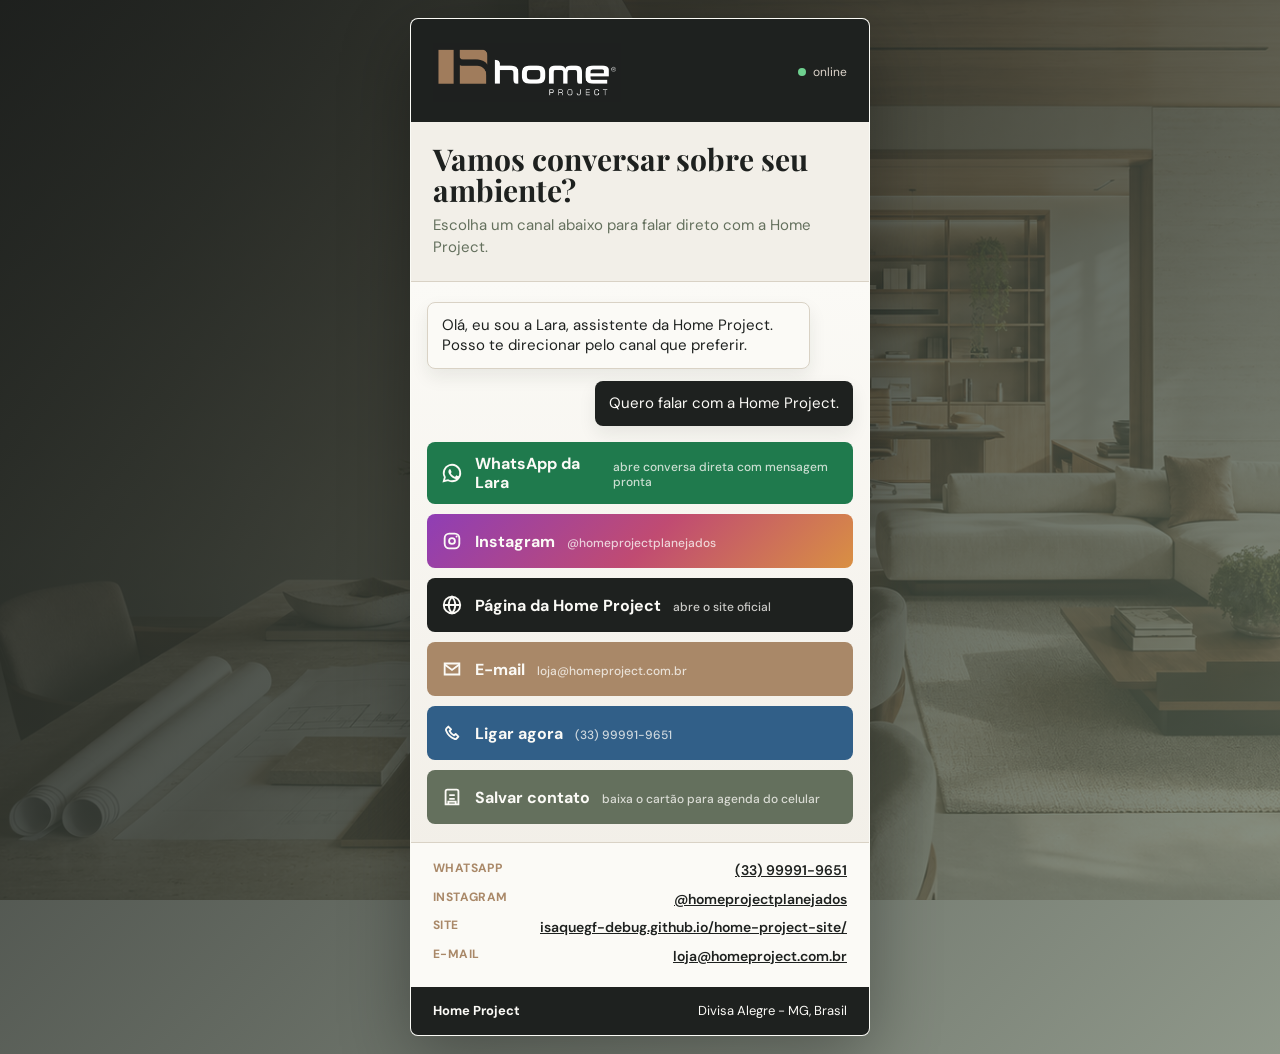
==== cartao-contato.html @ 36f05957 "Adiciona cartao digital de contato" ====
<!doctype html>
<html lang="pt-BR">
<head>
  <meta charset="utf-8">
  <meta name="viewport" content="width=device-width, initial-scale=1">
  <meta name="description" content="Cartao digital de contato da Home Project com WhatsApp, Instagram, site e e-mail.">
  <meta property="og:title" content="Home Project | Cartao de contato">
  <meta property="og:description" content="Fale com a Home Project pelo WhatsApp, Instagram, site ou e-mail.">
  <meta property="og:image" content="assets/home-project-logo.png">
  <meta property="og:type" content="website">
  <title>Home Project | Cartao de contato</title>
  <link rel="preconnect" href="https://fonts.googleapis.com">
  <link rel="preconnect" href="https://fonts.gstatic.com" crossorigin>
  <link href="https://fonts.googleapis.com/css2?family=DM+Sans:wght@400;500;600;700&family=Playfair+Display:wght@600;700&display=swap" rel="stylesheet">
  <style>
    :root {
      --grafite: #1E211F;
      --marfim: #F2EFE8;
      --papel: #FBFAF6;
      --bronze: #A98868;
      --oliva: #64705D;
      --linha: #D9D2C5;
      --verde: #1F7A4D;
      --azul: #315F88;
    }

    * { box-sizing: border-box; }

    html { scroll-behavior: smooth; }

    body {
      margin: 0;
      min-height: 100vh;
      display: grid;
      place-items: center;
      padding: 18px;
      font-family: "DM Sans", Arial, sans-serif;
      color: var(--grafite);
      background:
        linear-gradient(135deg, rgba(30, 33, 31, .92), rgba(100, 112, 93, .72)),
        url("assets/hero-home-project.png") center / cover fixed;
    }

    main {
      width: min(100%, 460px);
      background: var(--papel);
      border: 1px solid rgba(251, 250, 246, .42);
      border-radius: 8px;
      overflow: hidden;
      box-shadow: 0 22px 70px rgba(0, 0, 0, .32);
    }

    header {
      padding: 24px 22px 20px;
      background: var(--grafite);
      color: var(--papel);
    }

    .brand {
      display: flex;
      align-items: center;
      gap: 14px;
    }

    .brand img {
      width: 188px;
      max-width: 72%;
      height: auto;
      display: block;
    }

    .status {
      margin-left: auto;
      display: inline-flex;
      align-items: center;
      gap: 7px;
      font-size: 12px;
      color: #dcd4ca;
      white-space: nowrap;
    }

    .status::before {
      content: "";
      width: 8px;
      height: 8px;
      border-radius: 50%;
      background: #6ed08f;
    }

    .intro {
      padding: 22px;
      background: var(--marfim);
      border-bottom: 1px solid var(--linha);
    }

    h1 {
      margin: 0 0 8px;
      font-family: "Playfair Display", Georgia, serif;
      font-size: 30px;
      line-height: 1.06;
      letter-spacing: 0;
    }

    .intro p {
      margin: 0;
      color: var(--oliva);
      font-size: 15px;
      line-height: 1.45;
    }

    .chat {
      display: grid;
      gap: 12px;
      padding: 20px 16px 18px;
      background:
        linear-gradient(180deg, rgba(251, 250, 246, .96), rgba(242, 239, 232, .98));
    }

    .bubble {
      width: fit-content;
      max-width: 90%;
      padding: 12px 14px;
      border-radius: 8px;
      font-size: 15px;
      line-height: 1.38;
      box-shadow: 0 8px 18px rgba(30, 33, 31, .08);
    }

    .bubble.home {
      background: var(--papel);
      border: 1px solid var(--linha);
    }

    .bubble.client {
      justify-self: end;
      background: var(--grafite);
      color: var(--papel);
    }

    .actions {
      display: grid;
      gap: 10px;
      margin-top: 4px;
    }

    .action {
      display: flex;
      align-items: center;
      min-height: 54px;
      gap: 12px;
      padding: 12px 14px;
      border-radius: 8px;
      color: var(--papel);
      background: var(--grafite);
      text-decoration: none;
      font-weight: 700;
      line-height: 1.2;
      transition: transform .16s ease, filter .16s ease;
    }

    .action:hover,
    .action:focus-visible {
      transform: translateY(-1px);
      filter: brightness(1.04);
      outline: none;
    }

    .action svg {
      width: 22px;
      height: 22px;
      flex: 0 0 auto;
    }

    .action span {
      display: block;
      font-size: 12px;
      margin-top: 3px;
      color: rgba(251, 250, 246, .78);
      font-weight: 500;
    }

    .whatsapp { background: var(--verde); }
    .instagram { background: linear-gradient(135deg, #8f3eb5, #c04b72 52%, #d99043); }
    .site { background: var(--grafite); }
    .email { background: var(--bronze); }
    .phone { background: var(--azul); }
    .contact { background: var(--oliva); }

    .details {
      display: grid;
      gap: 10px;
      padding: 18px 22px 22px;
      border-top: 1px solid var(--linha);
      background: var(--papel);
    }

    .line {
      display: flex;
      justify-content: space-between;
      gap: 16px;
      font-size: 14px;
      line-height: 1.32;
    }

    .line strong {
      color: var(--bronze);
      text-transform: uppercase;
      font-size: 12px;
      letter-spacing: .4px;
    }

    .line a {
      color: var(--grafite);
      text-align: right;
      overflow-wrap: anywhere;
      font-weight: 600;
    }

    footer {
      padding: 15px 22px;
      background: var(--grafite);
      color: var(--papel);
      display: flex;
      justify-content: space-between;
      gap: 14px;
      font-size: 13px;
      line-height: 1.35;
    }

    @media (max-width: 390px) {
      body { padding: 10px; }
      header, .intro, .details, footer { padding-left: 16px; padding-right: 16px; }
      h1 { font-size: 26px; }
      .brand img { width: 156px; }
      .status { display: none; }
      .line { display: block; }
      .line a { display: block; margin-top: 3px; text-align: left; }
      footer { display: block; }
      footer span { display: block; margin-top: 5px; }
    }
  </style>
</head>
<body>
  <main aria-label="Cartao digital de contato da Home Project">
    <header>
      <div class="brand">
        <img src="assets/home-project-logo.png" alt="Home Project">
        <span class="status">online</span>
      </div>
    </header>

    <section class="intro">
      <h1>Vamos conversar sobre seu ambiente?</h1>
      <p>Escolha um canal abaixo para falar direto com a Home Project.</p>
    </section>

    <section class="chat" aria-label="Canais clicaveis">
      <div class="bubble home">Olá, eu sou a Lara, assistente da Home Project. Posso te direcionar pelo canal que preferir.</div>
      <div class="bubble client">Quero falar com a Home Project.</div>

      <nav class="actions" aria-label="Links principais">
        <a class="action whatsapp" href="https://wa.me/5533999919651?text=Ol%C3%A1%2C%20Lara.%20Gostaria%20de%20conversar%20com%20a%20Home%20Project." target="_blank" rel="noopener noreferrer">
          <svg viewBox="0 0 24 24" fill="none" aria-hidden="true"><path d="M12 21a8.9 8.9 0 0 1-4.32-1.12L3 21l1.2-4.5A9 9 0 1 1 12 21Z" stroke="currentColor" stroke-width="2"/><path d="M8.7 8.4c.2-.45.38-.47.68-.47h.5c.18 0 .44.07.68.54.25.58.82 2 .9 2.14.07.16.12.34.02.54-.15.31-.3.45-.54.72-.14.14-.3.3-.12.6.18.3.78 1.28 1.68 2.07 1.16 1.03 2.07 1.35 2.38 1.5.3.16.48.14.66-.08.2-.22.76-.88.96-1.18.2-.3.4-.25.68-.15.28.1 1.78.84 2.08 1 .3.15.5.22.58.34.08.12.08.7-.16 1.36-.24.66-1.38 1.28-1.94 1.36-.5.08-1.14.12-1.84-.12-.42-.14-.96-.32-1.66-.62-2.92-1.26-4.82-4.18-4.96-4.38-.14-.2-1.18-1.56-1.18-2.98 0-1.42.74-2.12 1-2.38Z" fill="currentColor"/></svg>
          WhatsApp da Lara <span>abre conversa direta com mensagem pronta</span>
        </a>

        <a class="action instagram" href="https://www.instagram.com/homeprojectplanejados/" target="_blank" rel="noopener noreferrer">
          <svg viewBox="0 0 24 24" fill="none" aria-hidden="true"><rect x="4" y="4" width="16" height="16" rx="5" stroke="currentColor" stroke-width="2"/><circle cx="12" cy="12" r="3.2" stroke="currentColor" stroke-width="2"/><circle cx="17" cy="7" r="1.1" fill="currentColor"/></svg>
          Instagram <span>@homeprojectplanejados</span>
        </a>

        <a class="action site" href="https://isaquegf-debug.github.io/home-project-site/" target="_blank" rel="noopener noreferrer">
          <svg viewBox="0 0 24 24" fill="none" aria-hidden="true"><circle cx="12" cy="12" r="9" stroke="currentColor" stroke-width="2"/><path d="M3.5 12h17M12 3c2.4 2.7 3.6 5.7 3.6 9S14.4 18.3 12 21c-2.4-2.7-3.6-5.7-3.6-9S9.6 5.7 12 3Z" stroke="currentColor" stroke-width="2"/></svg>
          Página da Home Project <span>abre o site oficial</span>
        </a>

        <a class="action email" href="mailto:loja@homeproject.com.br?subject=Contato%20pelo%20cart%C3%A3o%20digital%20Home%20Project">
          <svg viewBox="0 0 24 24" fill="none" aria-hidden="true"><path d="M4 6h16v12H4V6Z" stroke="currentColor" stroke-width="2"/><path d="m4 7 8 6 8-6" stroke="currentColor" stroke-width="2"/></svg>
          E-mail <span>loja@homeproject.com.br</span>
        </a>

        <a class="action phone" href="tel:+5533999919651">
          <svg viewBox="0 0 24 24" fill="none" aria-hidden="true"><path d="M8 5 6 7c-.6.6-.8 1.5-.5 2.3 1.7 4.4 4.8 7.5 9.2 9.2.8.3 1.7.1 2.3-.5l2-2-3-3-1.7 1.7c-2.2-1-4-2.8-5-5L11 8 8 5Z" stroke="currentColor" stroke-width="2" stroke-linejoin="round"/></svg>
          Ligar agora <span>(33) 99991-9651</span>
        </a>

        <a class="action contact" href="home-project-contato.vcf">
          <svg viewBox="0 0 24 24" fill="none" aria-hidden="true"><path d="M7 4h10a2 2 0 0 1 2 2v14H5V6a2 2 0 0 1 2-2Z" stroke="currentColor" stroke-width="2"/><path d="M9 10h6M9 14h6M8 20v-3h8v3" stroke="currentColor" stroke-width="2"/></svg>
          Salvar contato <span>baixa o cartão para agenda do celular</span>
        </a>
      </nav>
    </section>

    <section class="details" aria-label="Contatos em texto">
      <div class="line"><strong>WhatsApp</strong><a href="https://wa.me/5533999919651" target="_blank" rel="noopener noreferrer">(33) 99991-9651</a></div>
      <div class="line"><strong>Instagram</strong><a href="https://www.instagram.com/homeprojectplanejados/" target="_blank" rel="noopener noreferrer">@homeprojectplanejados</a></div>
      <div class="line"><strong>Site</strong><a href="https://isaquegf-debug.github.io/home-project-site/" target="_blank" rel="noopener noreferrer">isaquegf-debug.github.io/home-project-site/</a></div>
      <div class="line"><strong>E-mail</strong><a href="mailto:loja@homeproject.com.br">loja@homeproject.com.br</a></div>
    </section>

    <footer>
      <strong>Home Project</strong>
      <span>Divisa Alegre - MG, Brasil</span>
    </footer>
  </main>
</body>
</html>
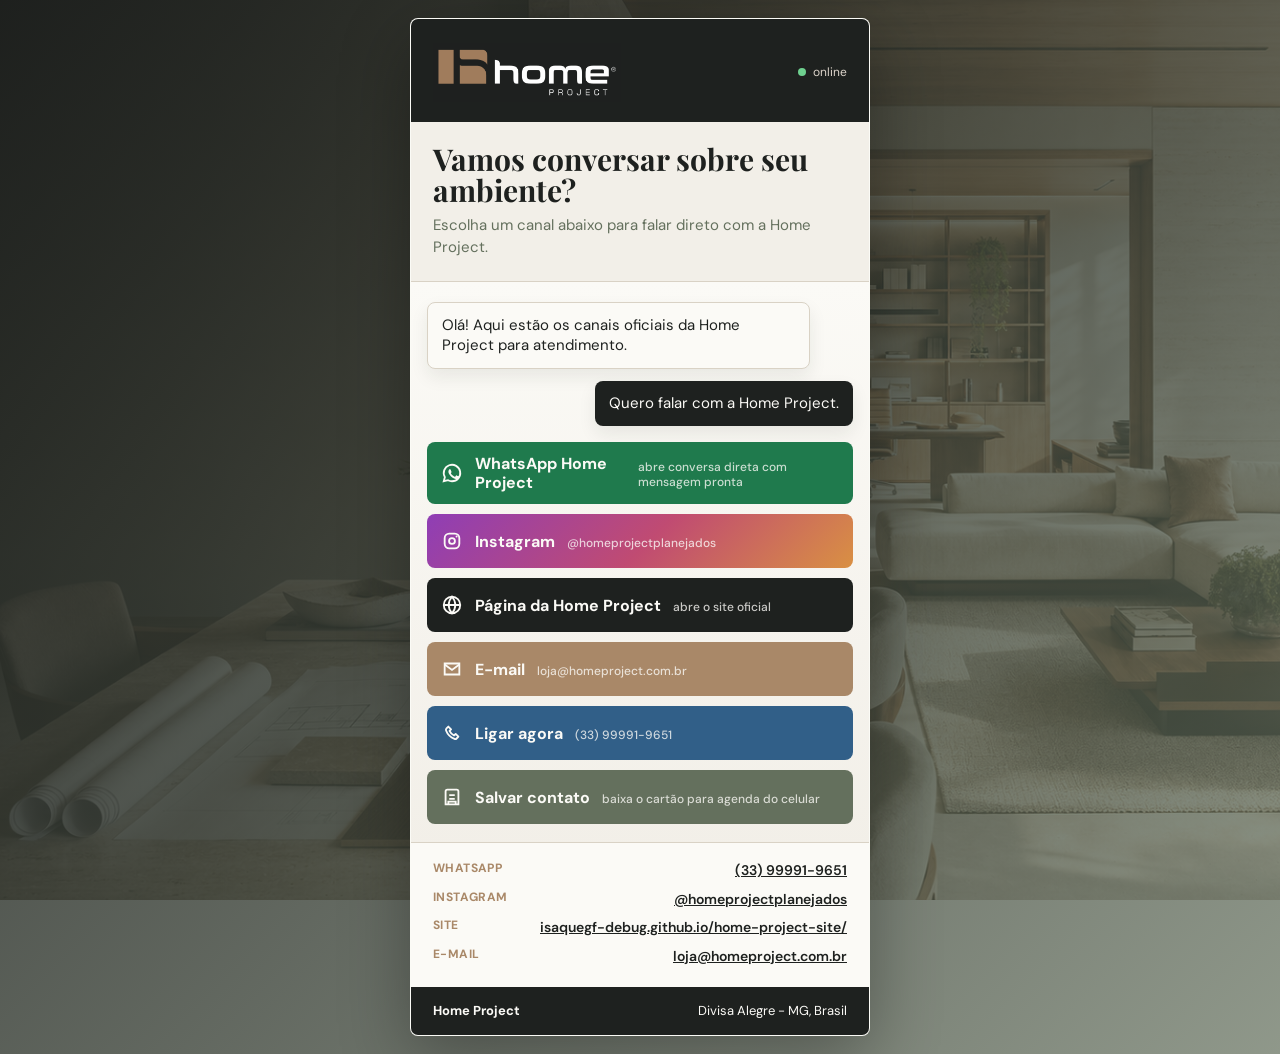
==== commit 353ec2a0: "Ajusta texto do atendimento no cartao" ====
--- a/cartao-contato.html
+++ b/cartao-contato.html
@@ -255,13 +255,13 @@
     </section>
 
     <section class="chat" aria-label="Canais clicaveis">
-      <div class="bubble home">Olá, eu sou a Lara, assistente da Home Project. Posso te direcionar pelo canal que preferir.</div>
+      <div class="bubble home">Olá! Aqui estão os canais oficiais da Home Project para atendimento.</div>
       <div class="bubble client">Quero falar com a Home Project.</div>
 
       <nav class="actions" aria-label="Links principais">
-        <a class="action whatsapp" href="https://wa.me/5533999919651?text=Ol%C3%A1%2C%20Lara.%20Gostaria%20de%20conversar%20com%20a%20Home%20Project." target="_blank" rel="noopener noreferrer">
+        <a class="action whatsapp" href="https://wa.me/5533999919651?text=Ol%C3%A1%2C%20gostaria%20de%20conversar%20com%20a%20Home%20Project." target="_blank" rel="noopener noreferrer">
           <svg viewBox="0 0 24 24" fill="none" aria-hidden="true"><path d="M12 21a8.9 8.9 0 0 1-4.32-1.12L3 21l1.2-4.5A9 9 0 1 1 12 21Z" stroke="currentColor" stroke-width="2"/><path d="M8.7 8.4c.2-.45.38-.47.68-.47h.5c.18 0 .44.07.68.54.25.58.82 2 .9 2.14.07.16.12.34.02.54-.15.31-.3.45-.54.72-.14.14-.3.3-.12.6.18.3.78 1.28 1.68 2.07 1.16 1.03 2.07 1.35 2.38 1.5.3.16.48.14.66-.08.2-.22.76-.88.96-1.18.2-.3.4-.25.68-.15.28.1 1.78.84 2.08 1 .3.15.5.22.58.34.08.12.08.7-.16 1.36-.24.66-1.38 1.28-1.94 1.36-.5.08-1.14.12-1.84-.12-.42-.14-.96-.32-1.66-.62-2.92-1.26-4.82-4.18-4.96-4.38-.14-.2-1.18-1.56-1.18-2.98 0-1.42.74-2.12 1-2.38Z" fill="currentColor"/></svg>
-          WhatsApp da Lara <span>abre conversa direta com mensagem pronta</span>
+          WhatsApp Home Project <span>abre conversa direta com mensagem pronta</span>
         </a>
 
         <a class="action instagram" href="https://www.instagram.com/homeprojectplanejados/" target="_blank" rel="noopener noreferrer">
